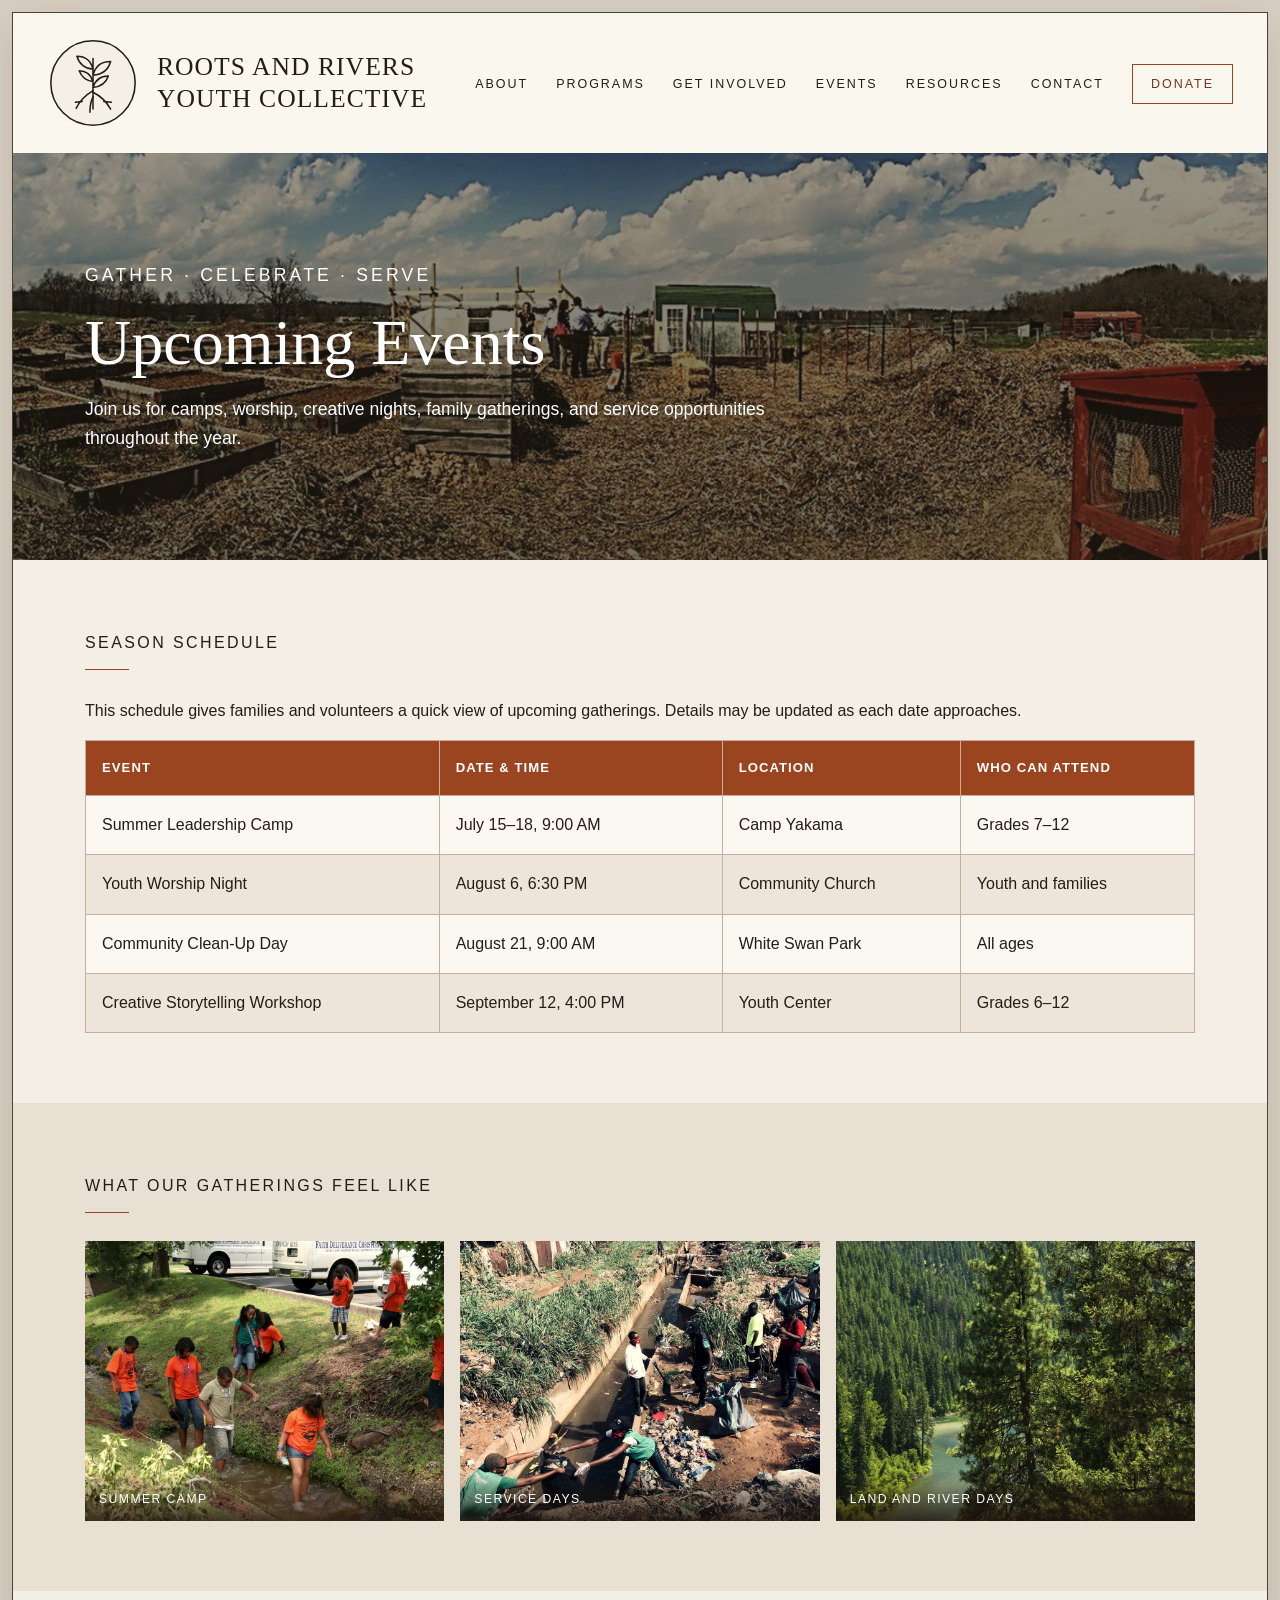
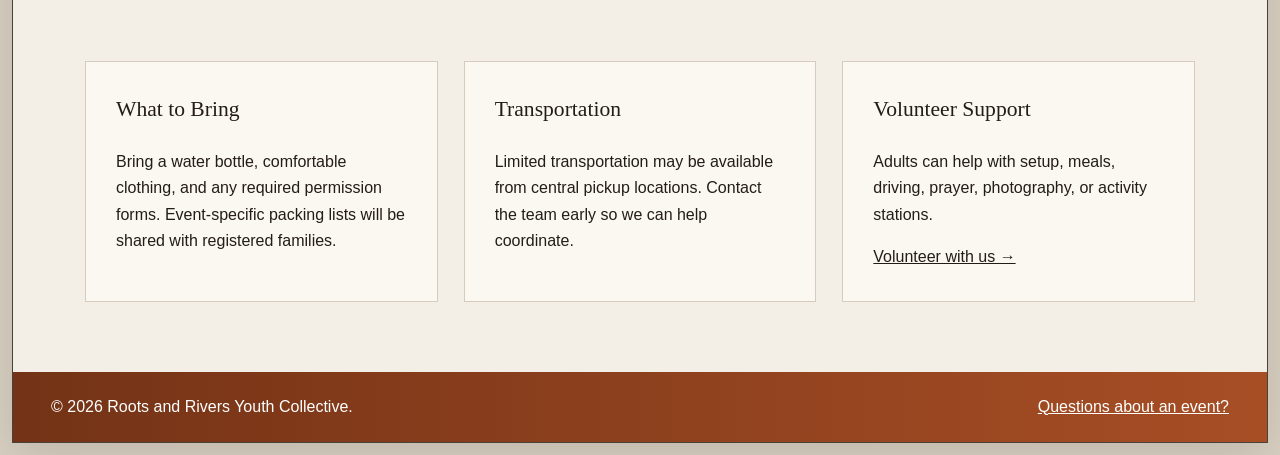
==== events.html @ b55eeaca "Add files via upload" ====
<!DOCTYPE html><html lang="en"><head><meta charset="UTF-8"><meta name="viewport" content="width=device-width, initial-scale=1.0"><meta name="description" content="View upcoming Roots and Rivers Youth Collective camps, worship nights, service days, and creative gatherings."><meta name="keywords" content="youth events, youth camp, White Swan events, community service"><title>Events | Roots and Rivers Youth Collective</title><link rel="stylesheet" href="style.css"></head><body><div class="site-shell">
<header class="site-header"><a class="brand" href="index.html"><img src="assets/images/logo.svg" alt="Roots and Rivers logo"><span class="brand-name">Roots and Rivers<br>Youth Collective</span></a><nav aria-label="Main navigation"><ul><li><a href="index.html#about">About</a></li><li><a href="programs.html">Programs</a></li><li><a href="get-involved.html">Get Involved</a></li><li><a href="events.html">Events</a></li><li><a href="resources.html">Resources</a></li><li><a href="get-involved.html#contact">Contact</a></li><li><a class="donate-link" href="get-involved.html#donate">Donate</a></li></ul></nav></header>
<main><section class="page-hero events"><p class="eyebrow">Gather · Celebrate · Serve</p><h1>Upcoming Events</h1><p>Join us for camps, worship, creative nights, family gatherings, and service opportunities throughout the year.</p></section>
<section class="section"><p class="section-title">Season Schedule</p><p>This schedule gives families and volunteers a quick view of upcoming gatherings. Details may be updated as each date approaches.</p><div class="table-wrap"><table><thead><tr><th>Event</th><th>Date &amp; Time</th><th>Location</th><th>Who Can Attend</th></tr></thead><tbody>
<tr><td>Summer Leadership Camp</td><td>July 15–18, 9:00 AM</td><td>Camp Yakama</td><td>Grades 7–12</td></tr>
<tr><td>Youth Worship Night</td><td>August 6, 6:30 PM</td><td>Community Church</td><td>Youth and families</td></tr>
<tr><td>Community Clean-Up Day</td><td>August 21, 9:00 AM</td><td>White Swan Park</td><td>All ages</td></tr>
<tr><td>Creative Storytelling Workshop</td><td>September 12, 4:00 PM</td><td>Youth Center</td><td>Grades 6–12</td></tr>
</tbody></table></div></section>
<section class="section event-gallery"><p class="section-title">What Our Gatherings Feel Like</p><div class="photo-grid"><figure><img src="assets/images/campers-creek.jpg" alt="Youth participating in an outdoor camp activity"><figcaption>Summer camp</figcaption></figure><figure><img src="assets/images/community-cleanup.jpg" alt="Volunteers working together during a community cleanup"><figcaption>Service days</figcaption></figure><figure><img src="assets/images/river-canyon.jpg" alt="A forested river canyon in the Pacific Northwest"><figcaption>Land and river days</figcaption></figure></div></section>
<section class="section"><div class="cards"><article class="card"><h3>What to Bring</h3><p>Bring a water bottle, comfortable clothing, and any required permission forms. Event-specific packing lists will be shared with registered families.</p></article><article class="card"><h3>Transportation</h3><p>Limited transportation may be available from central pickup locations. Contact the team early so we can help coordinate.</p></article><article class="card"><h3>Volunteer Support</h3><p>Adults can help with setup, meals, driving, prayer, photography, or activity stations.</p><a href="get-involved.html#volunteer">Volunteer with us →</a></article></div></section></main>
<footer class="site-footer"><span>© 2026 Roots and Rivers Youth Collective.</span><span><a href="get-involved.html#contact">Questions about an event?</a></span></footer></div></body></html>
---- style.css ----
:root {
  --paper: #f4efe6;
  --ink: #241d17;
  --rust: #9a4520;
  --rust-dark: #763617;
  --blue: #657b89;
  --line: #b88668;
  --cream: #fbf8f1;
  --olive: #4e4b36;
}

* { box-sizing: border-box; }
html { scroll-behavior: smooth; }
body {
  margin: 0;
  color: var(--ink);
  background: #d8d0c2;
  font-family: "Trebuchet MS", Arial, sans-serif;
  line-height: 1.65;
}
img, video { max-width: 100%; display: block; }
a { color: inherit; }

.site-shell {
  width: min(1440px, calc(100% - 24px));
  margin: 12px auto;
  background: var(--paper);
  border: 1px solid #4b4138;
  box-shadow: 0 12px 45px rgba(37, 29, 22, .14);
}

.site-header {
  display: flex;
  align-items: center;
  justify-content: space-between;
  gap: 28px;
  padding: 24px 34px;
  background: rgba(251, 248, 241, .94);
}
.brand { display: flex; align-items: center; gap: 18px; text-decoration: none; }
.brand img { width: 92px; height: 92px; }
.brand-name { font-family: Georgia, serif; font-size: clamp(1.15rem, 2vw, 1.6rem); line-height: 1.25; text-transform: uppercase; letter-spacing: .04em; }

nav ul { display: flex; align-items: center; gap: 28px; list-style: none; margin: 0; padding: 0; }
nav a { text-decoration: none; text-transform: uppercase; letter-spacing: .16em; font-size: .78rem; }
nav a:hover, nav a:focus { color: var(--rust); }
.donate-link { border: 1px solid var(--rust); padding: 12px 18px; color: var(--rust-dark); }

.hero {
  min-height: 670px;
  margin: 0 12px;
  padding: 100px 20px 70px;
  display: grid;
  place-items: center;
  text-align: center;
  color: #fffaf1;
  background: linear-gradient(rgba(38, 25, 14, .52), rgba(30, 23, 17, .70)), url("assets/images/hero-forest.jpg") center 42%/cover;
  border-radius: 50% 50% 0 0 / 14% 14% 0 0;
}
.hero-content { max-width: 780px; }
.eyebrow { text-transform: uppercase; letter-spacing: .18em; font-size: .86rem; }
.ornament { font-family: Georgia, serif; font-size: 1.8rem; margin: 10px 0; }
h1, h2, h3 { font-family: Georgia, "Times New Roman", serif; font-weight: 400; }
h1 { font-size: clamp(2.6rem, 5vw, 4.7rem); line-height: 1.08; margin: 18px 0; }
h2 { font-size: clamp(2rem, 3.5vw, 3.2rem); line-height: 1.15; }
h3 { font-size: 1.35rem; }
.lead { font-size: 1.08rem; }
.btn { display: inline-block; padding: 13px 24px; border: 1px solid currentColor; text-decoration: none; text-transform: uppercase; letter-spacing: .14em; font-size: .78rem; }
.btn:hover, .btn:focus { background: var(--rust); color: white; border-color: var(--rust); }

.section { padding: 70px 72px; }
.section-title { text-transform: uppercase; letter-spacing: .15em; font-family: "Trebuchet MS", sans-serif; font-size: 1rem; margin: 0 0 28px; }
.section-title::after { content: ""; display: block; width: 44px; border-bottom: 1px solid var(--rust); margin-top: 12px; }

.mission-grid { display: grid; grid-template-columns: .8fr 1fr 1.25fr; gap: 40px; align-items: center; }
.mission-photo { width: 100%; min-height: 390px; object-fit: cover; }
.pillars { border-left: 1px solid var(--line); padding-left: 48px; display: grid; gap: 28px; }
.pillar { display: grid; grid-template-columns: 64px 1fr; gap: 18px; align-items: center; }
.icon-circle { width: 64px; height: 64px; border-radius: 50%; display: grid; place-items: center; background: var(--rust); color: white; font-size: 1.65rem; }
.pillar h3 { margin: 0; text-transform: uppercase; letter-spacing: .12em; font: 1rem "Trebuchet MS", sans-serif; }
.pillar p { margin: 4px 0 0; }

.impact { background: var(--blue); color: white; display: grid; grid-template-columns: .8fr 1.5fr; gap: 54px; align-items: center; }
.impact img { width: 100%; min-height: 280px; object-fit: cover; }
.impact-copy { text-align: center; padding: 20px; }

.home-bottom { display: grid; grid-template-columns: 1fr 1.5fr; gap: 48px; }
.event-mini { display: grid; grid-template-columns: 72px 1fr; gap: 18px; padding: 12px 0; border-bottom: 1px solid #d3b7a5; }
.date-box { background: var(--rust); color: white; text-align: center; padding: 10px 4px; line-height: 1.2; }
.involve-options { border-left: 1px solid var(--line); padding-left: 50px; }
.action-grid { display: grid; grid-template-columns: repeat(4, 1fr); gap: 22px; text-align: center; }
.action-grid a { text-decoration: none; }
.action-grid .icon-circle { margin: auto; width: 78px; height: 78px; }

.page-hero { padding: 90px 72px; color: white; background-position: center; background-size: cover; }
.page-hero.programs { background-image: linear-gradient(rgba(35,29,21,.52),rgba(35,29,21,.62)), url('assets/images/programs-field.jpg'); }
.page-hero.events { background-image: linear-gradient(rgba(35,29,21,.48),rgba(35,29,21,.64)), url('assets/images/events-sunset.jpg'); }
.page-hero.involved { background-image: linear-gradient(rgba(35,29,21,.50),rgba(35,29,21,.65)), url('assets/images/involved-hands.jpg'); }
.page-hero.resources { background-image: linear-gradient(rgba(35,29,21,.50),rgba(35,29,21,.65)), url('assets/images/impact-valley.jpg'); }
.page-hero p { max-width: 680px; font-size: 1.1rem; }

.cards { display: grid; grid-template-columns: repeat(3, 1fr); gap: 26px; }
.card { background: var(--cream); border: 1px solid #d8cabc; padding: 30px; }
.card h3 { margin-top: 0; }

.table-wrap { overflow-x: auto; }
table { width: 100%; border-collapse: collapse; background: var(--cream); }
th, td { padding: 16px; border: 1px solid #c7ad9d; text-align: left; }
th { background: var(--rust); color: white; text-transform: uppercase; letter-spacing: .08em; font-size: .82rem; }
tr:nth-child(even) { background: #eee5da; }

.form-grid { display: grid; grid-template-columns: 1fr 1fr; gap: 22px; }
label { display: block; margin-bottom: 6px; font-weight: bold; }
input, select, textarea { width: 100%; padding: 13px; border: 1px solid #bfa893; background: #fffdf8; font: inherit; }
textarea { min-height: 150px; resize: vertical; }
.full { grid-column: 1 / -1; }
button { cursor: pointer; background: var(--rust); color: white; border: 0; padding: 14px 24px; text-transform: uppercase; letter-spacing: .12em; }
button:hover, button:focus { background: var(--rust-dark); }

.resource-list { display: grid; gap: 18px; }
.resource-list a { color: var(--rust-dark); }
.video-frame { background: #1f1c18; padding: 12px; box-shadow: 0 18px 38px rgba(35, 24, 16, .22); }
.video-frame video { width: 100%; aspect-ratio: 16 / 9; object-fit: cover; }
.media-note { font-size: .9rem; color: #6d5f54; margin-top: 12px; }

.story-strip, .image-feature { display: grid; grid-template-columns: .8fr 1.4fr; gap: 52px; align-items: center; }
.image-feature.reverse { grid-template-columns: 1.15fr .85fr; }
.photo-grid { display: grid; grid-template-columns: repeat(3, 1fr); gap: 16px; }
.photo-grid.two { grid-template-columns: 1fr 1fr; }
.photo-grid figure { margin: 0; position: relative; overflow: hidden; background: #ddd0c0; min-height: 280px; }
.photo-grid img { width: 100%; height: 100%; min-height: 280px; object-fit: cover; transition: transform .35s ease; }
.photo-grid figure:hover img { transform: scale(1.025); }
.photo-grid figcaption { position: absolute; left: 0; right: 0; bottom: 0; padding: 18px 14px 12px; color: white; text-transform: uppercase; letter-spacing: .12em; font-size: .76rem; background: linear-gradient(transparent, rgba(28,18,12,.82)); }
.photo-grid-home figure:nth-child(2) { transform: translateY(28px); }
.event-gallery { background: #e9e0d4; }

.site-footer { background: linear-gradient(90deg, #743316, #a74e25); color: white; padding: 22px 38px; display: flex; justify-content: space-between; gap: 20px; flex-wrap: wrap; }
.site-footer a { color: white; }

@media (max-width: 1000px) {
  .site-header { align-items: flex-start; }
  nav ul { flex-wrap: wrap; gap: 14px 20px; justify-content: flex-end; }
  .mission-grid, .impact, .home-bottom, .story-strip, .image-feature, .image-feature.reverse { grid-template-columns: 1fr; }
  .pillars, .involve-options { border-left: 0; padding-left: 0; }
  .cards { grid-template-columns: 1fr 1fr; }
}
@media (max-width: 700px) {
  .site-shell { width: 100%; margin: 0; border: 0; }
  .site-header { display: block; padding: 18px; }
  .brand img { width: 68px; height: 68px; }
  nav ul { margin-top: 18px; justify-content: flex-start; }
  .hero { min-height: 560px; margin: 0; border-radius: 0; }
  .section, .page-hero { padding: 48px 24px; }
  .cards, .form-grid, .action-grid, .photo-grid, .photo-grid.two { grid-template-columns: 1fr; }
  .photo-grid-home figure:nth-child(2) { transform: none; }
  .photo-grid figure, .photo-grid img { min-height: 240px; }
  .pillar { grid-template-columns: 54px 1fr; }
  .icon-circle { width: 54px; height: 54px; }
}

/* Final layout safeguards */
:focus-visible {
  outline: 3px solid #c76b3c;
  outline-offset: 3px;
}

@media (max-width: 1220px) {
  .site-header {
    align-items: flex-start;
    flex-direction: column;
  }
  nav,
  nav ul {
    width: 100%;
  }
  nav ul {
    justify-content: flex-start;
  }
}

@media (min-width: 701px) and (max-width: 1220px) {
  .hero {
    min-height: 610px;
    padding-top: 85px;
  }
}
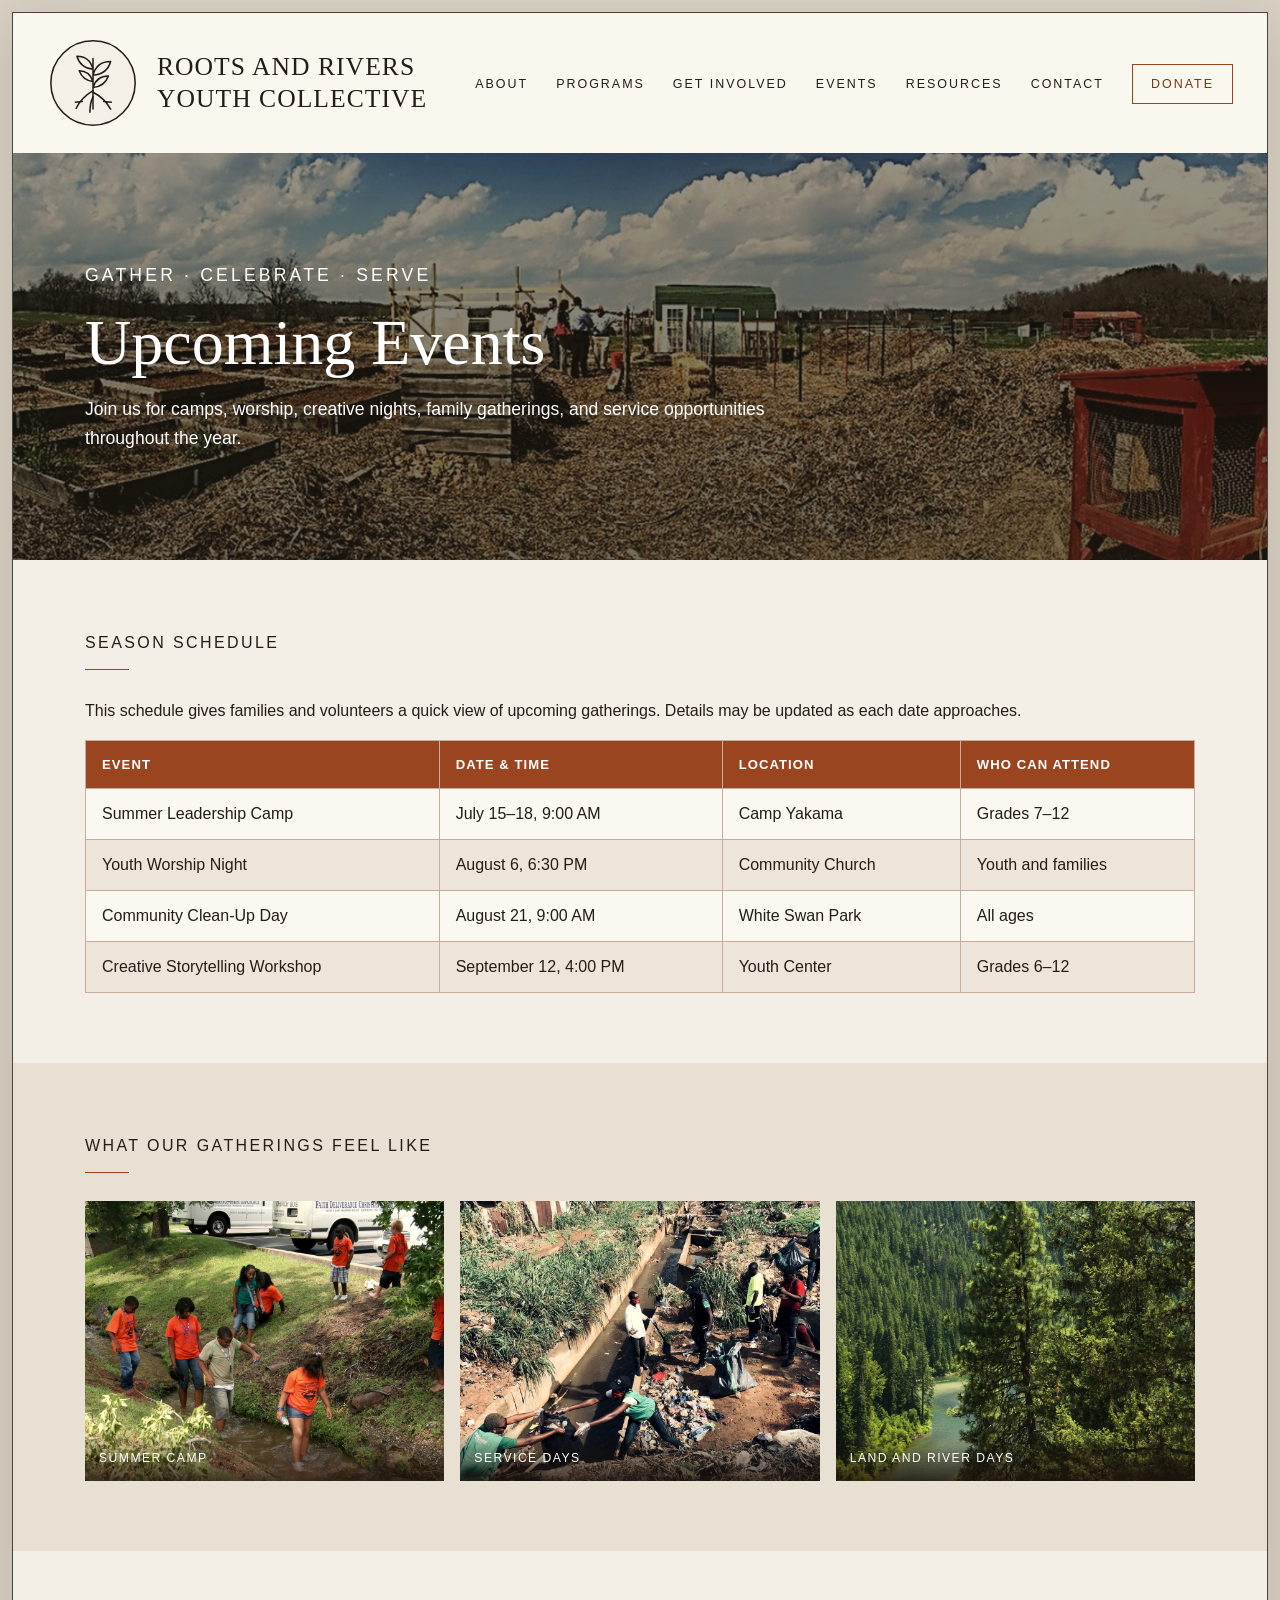
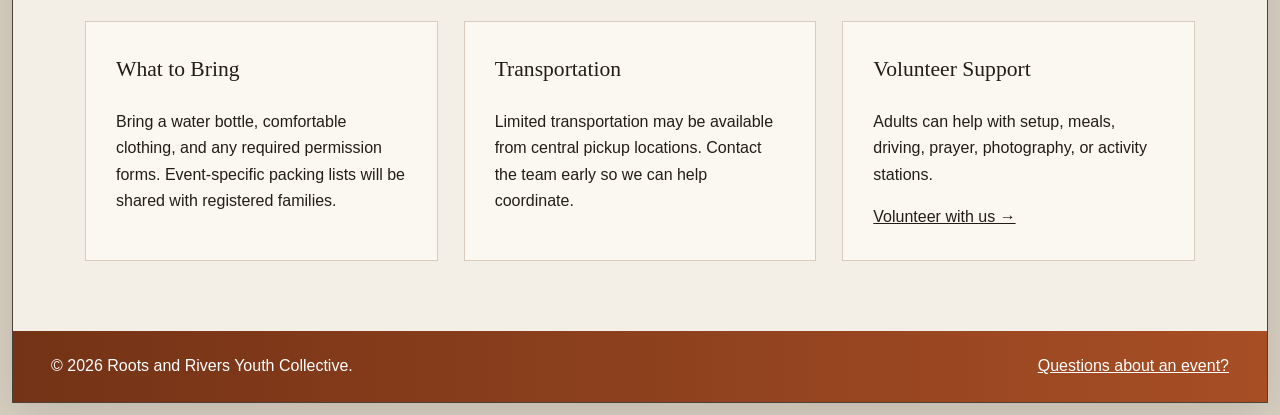
==== commit f21e8968: "Integrate Google Tag Manager in events.html Added Google Tag Manager script for tracking." ====
--- a/events.html
+++ b/events.html
@@ -1,3 +1,19 @@
+<head>
+    <meta charset="UTF-8">
+    <meta name="viewport" content="width=device-width, initial-scale=1.0">
+
+    <!-- Google tag (gtag.js) -->
+    <script async src="https://www.googletagmanager.com/gtag/js?id=G-XXXXXXXXXX"></script>
+    <script>
+      window.dataLayer = window.dataLayer || [];
+      function gtag(){dataLayer.push(arguments);}
+      gtag('js', new Date());
+
+      gtag('config', 'G-XXXXXXXXXX');
+    </script>
+
+    <title>Roots and Rivers Youth Collective</title>
+</head>
 <!DOCTYPE html><html lang="en"><head><meta charset="UTF-8"><meta name="viewport" content="width=device-width, initial-scale=1.0"><meta name="description" content="View upcoming Roots and Rivers Youth Collective camps, worship nights, service days, and creative gatherings."><meta name="keywords" content="youth events, youth camp, White Swan events, community service"><title>Events | Roots and Rivers Youth Collective</title><link rel="stylesheet" href="style.css"></head><body><div class="site-shell">
 <header class="site-header"><a class="brand" href="index.html"><img src="assets/images/logo.svg" alt="Roots and Rivers logo"><span class="brand-name">Roots and Rivers<br>Youth Collective</span></a><nav aria-label="Main navigation"><ul><li><a href="index.html#about">About</a></li><li><a href="programs.html">Programs</a></li><li><a href="get-involved.html">Get Involved</a></li><li><a href="events.html">Events</a></li><li><a href="resources.html">Resources</a></li><li><a href="get-involved.html#contact">Contact</a></li><li><a class="donate-link" href="get-involved.html#donate">Donate</a></li></ul></nav></header>
 <main><section class="page-hero events"><p class="eyebrow">Gather · Celebrate · Serve</p><h1>Upcoming Events</h1><p>Join us for camps, worship, creative nights, family gatherings, and service opportunities throughout the year.</p></section>
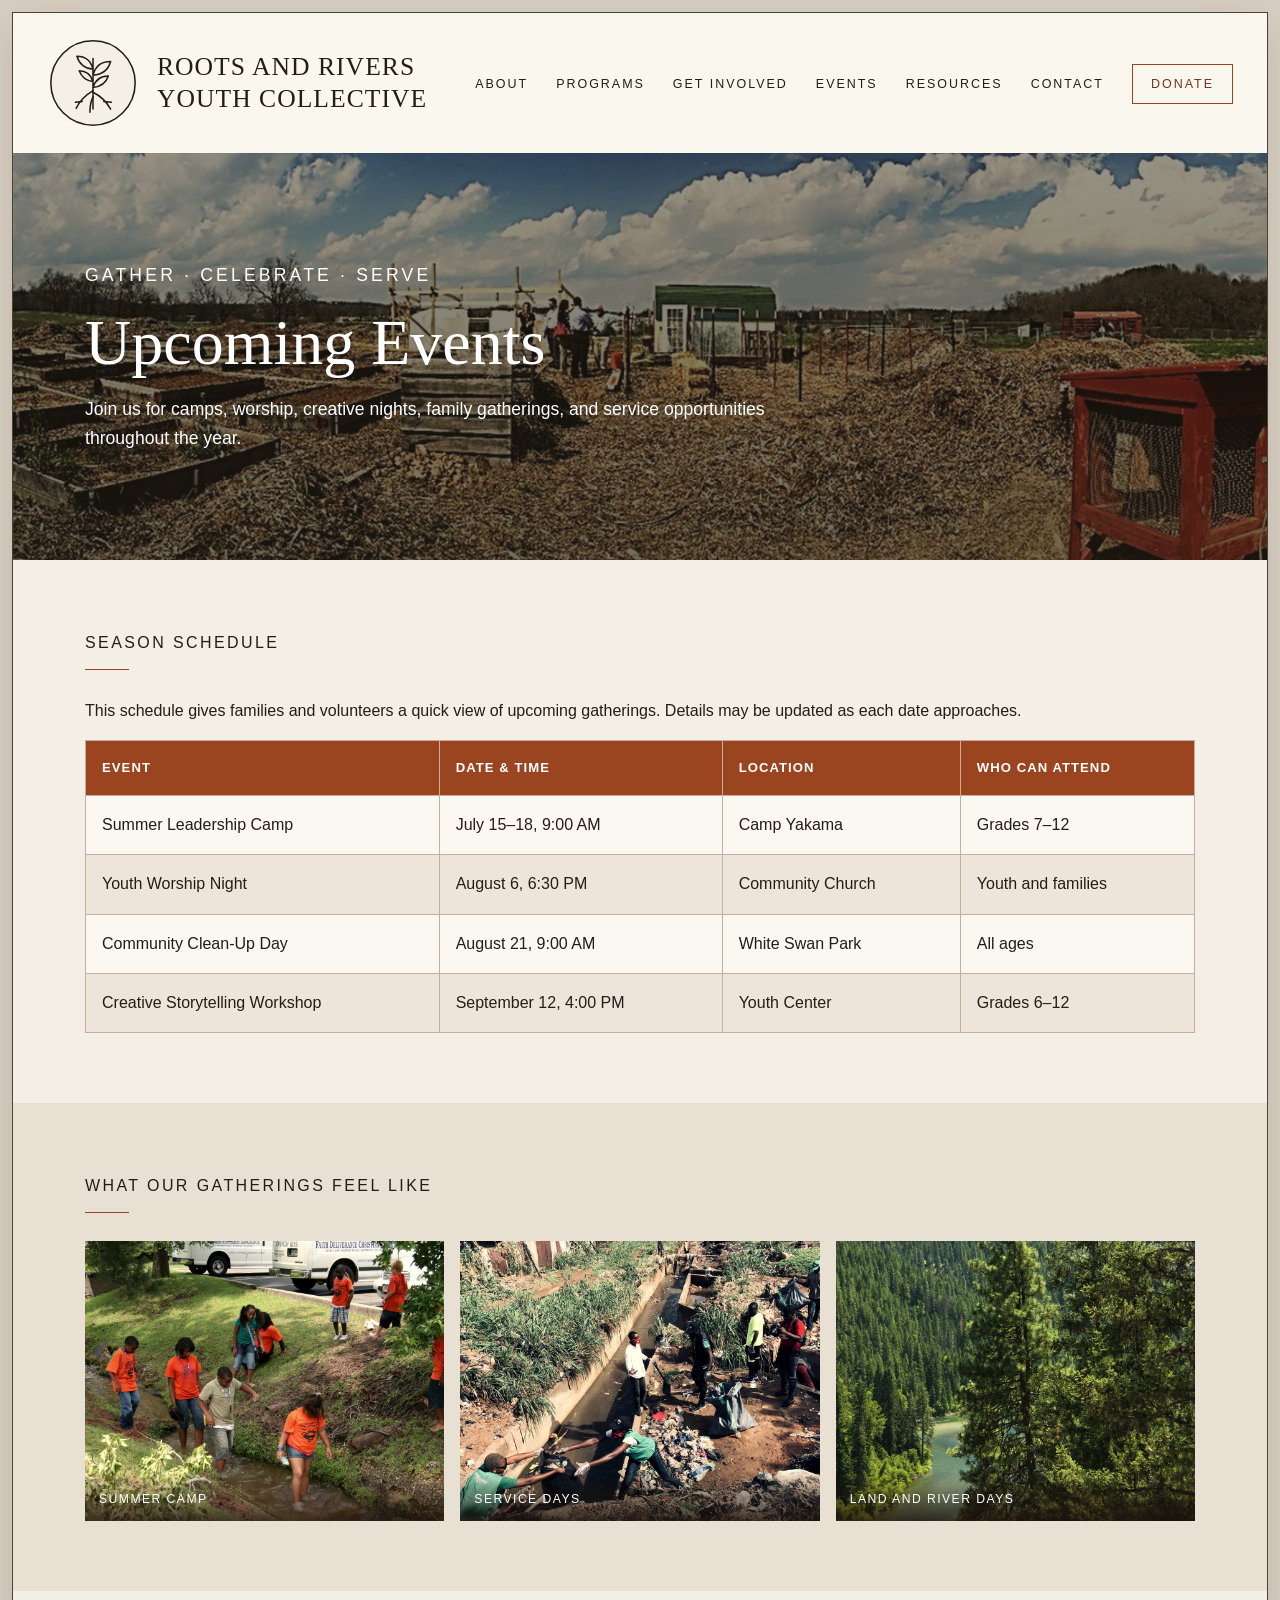
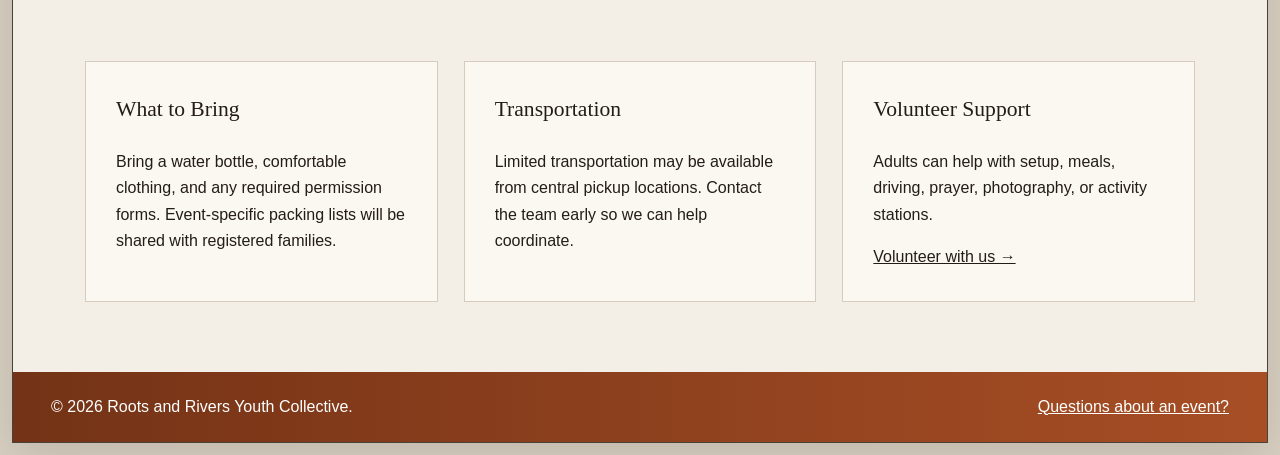
==== commit 68c298e5: "Add files via upload" ====
--- a/events.html
+++ b/events.html
@@ -1,20 +1,13 @@
-<head>
-    <meta charset="UTF-8">
-    <meta name="viewport" content="width=device-width, initial-scale=1.0">
-
-    <!-- Google tag (gtag.js) -->
-    <script async src="https://www.googletagmanager.com/gtag/js?id=G-XXXXXXXXXX"></script>
-    <script>
-      window.dataLayer = window.dataLayer || [];
-      function gtag(){dataLayer.push(arguments);}
-      gtag('js', new Date());
-
-      gtag('config', 'G-XXXXXXXXXX');
-    </script>
-
-    <title>Roots and Rivers Youth Collective</title>
-</head>
-<!DOCTYPE html><html lang="en"><head><meta charset="UTF-8"><meta name="viewport" content="width=device-width, initial-scale=1.0"><meta name="description" content="View upcoming Roots and Rivers Youth Collective camps, worship nights, service days, and creative gatherings."><meta name="keywords" content="youth events, youth camp, White Swan events, community service"><title>Events | Roots and Rivers Youth Collective</title><link rel="stylesheet" href="style.css"></head><body><div class="site-shell">
+<!DOCTYPE html><html lang="en"><head><meta charset="UTF-8"><meta name="viewport" content="width=device-width, initial-scale=1.0"><meta name="description" content="View upcoming Roots and Rivers Youth Collective camps, worship nights, service days, and creative gatherings."><meta name="keywords" content="youth events, youth camp, White Swan events, community service"><title>Events | Roots and Rivers Youth Collective</title><link rel="stylesheet" href="style.css">
+<!-- Google tag (gtag.js) -->
+<script async src="https://www.googletagmanager.com/gtag/js?id=G-SHZYP54JHB"></script>
+<script>
+  window.dataLayer = window.dataLayer || [];
+  function gtag(){dataLayer.push(arguments);}
+  gtag('js', new Date());
+  gtag('config', 'G-SHZYP54JHB');
+</script>
+</head><body><div class="site-shell">
 <header class="site-header"><a class="brand" href="index.html"><img src="assets/images/logo.svg" alt="Roots and Rivers logo"><span class="brand-name">Roots and Rivers<br>Youth Collective</span></a><nav aria-label="Main navigation"><ul><li><a href="index.html#about">About</a></li><li><a href="programs.html">Programs</a></li><li><a href="get-involved.html">Get Involved</a></li><li><a href="events.html">Events</a></li><li><a href="resources.html">Resources</a></li><li><a href="get-involved.html#contact">Contact</a></li><li><a class="donate-link" href="get-involved.html#donate">Donate</a></li></ul></nav></header>
 <main><section class="page-hero events"><p class="eyebrow">Gather · Celebrate · Serve</p><h1>Upcoming Events</h1><p>Join us for camps, worship, creative nights, family gatherings, and service opportunities throughout the year.</p></section>
 <section class="section"><p class="section-title">Season Schedule</p><p>This schedule gives families and volunteers a quick view of upcoming gatherings. Details may be updated as each date approaches.</p><div class="table-wrap"><table><thead><tr><th>Event</th><th>Date &amp; Time</th><th>Location</th><th>Who Can Attend</th></tr></thead><tbody>
